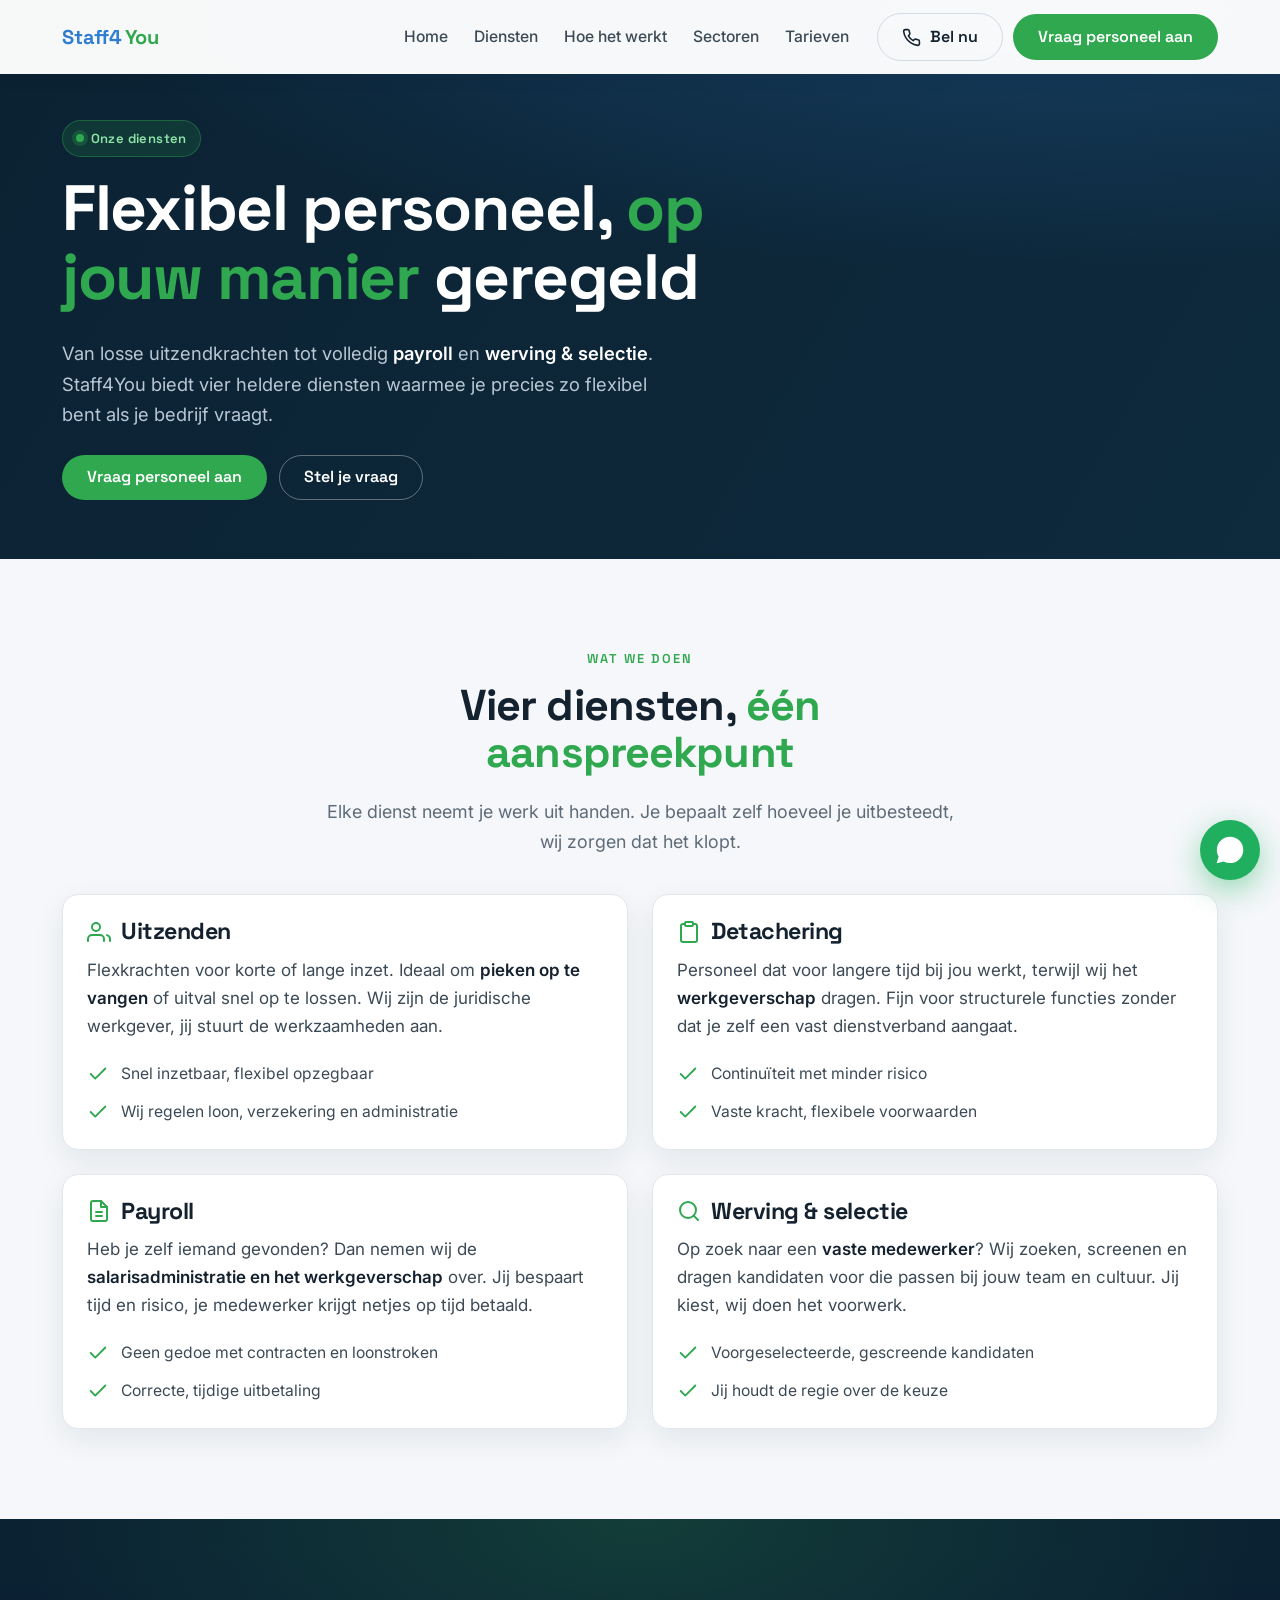
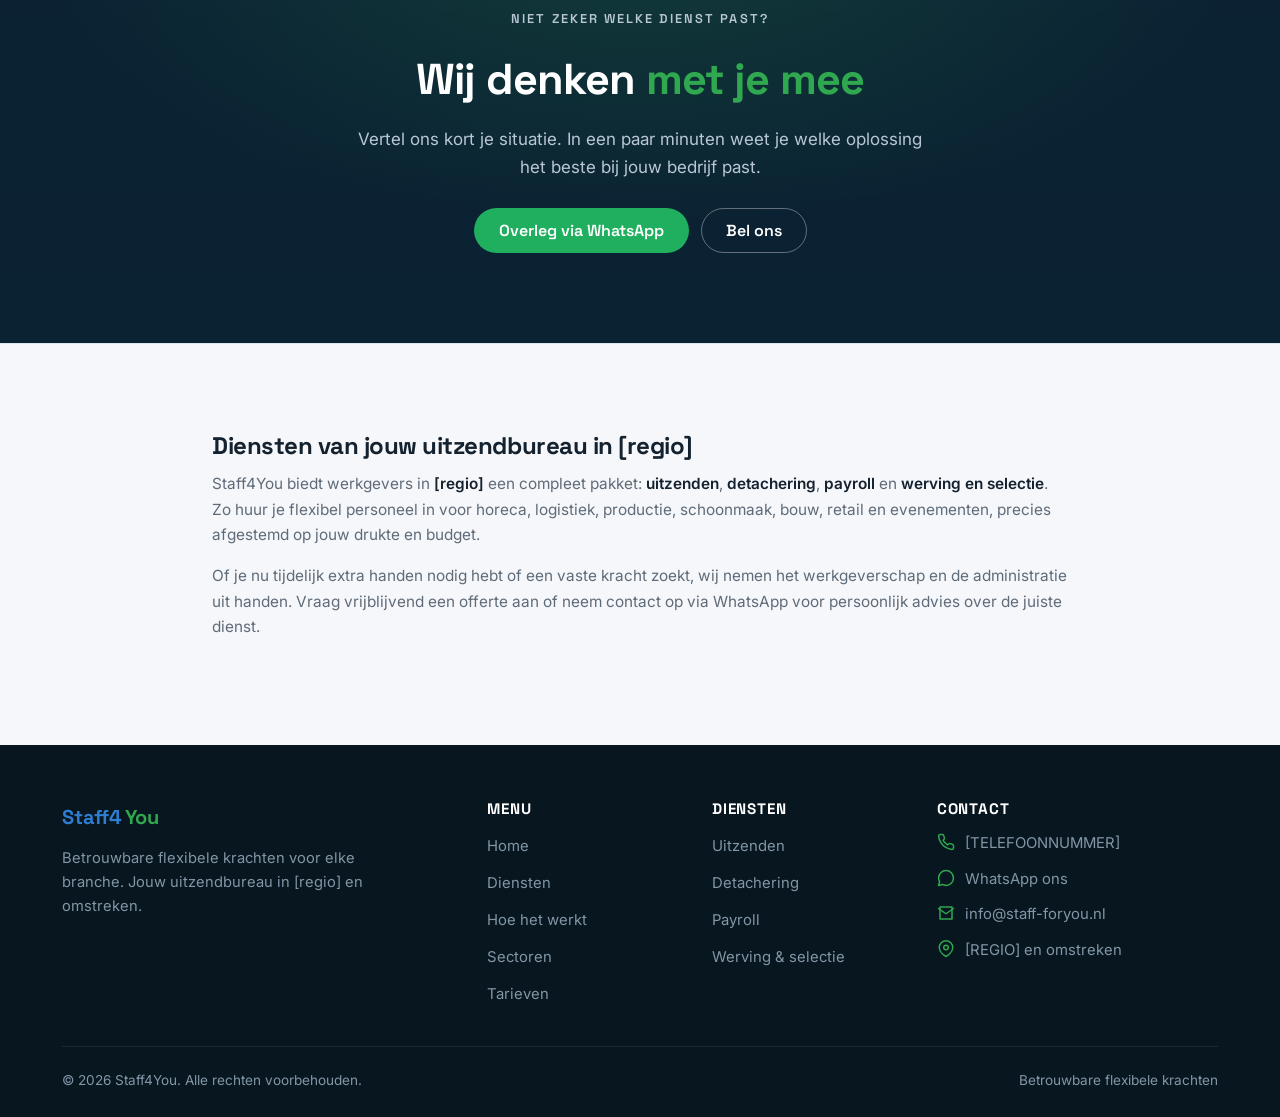
==== diensten.html @ c3984988 "Staff4You uitzendbureau: statische site (home, diensten, hoe het werkt) Palet Blauw & Groen, aanvraa" ====
<!DOCTYPE html>
<html lang="nl">
<head>
<meta charset="UTF-8">
<meta name="viewport" content="width=device-width, initial-scale=1.0">
<title>Diensten | Uitzenden, detachering, payroll en werving | Staff4You</title>
<meta name="description" content="De diensten van Staff4You: uitzenden, detachering, payroll en werving & selectie. Flexibel personeel voor horeca, logistiek, productie en meer in [regio].">
<meta name="keywords" content="uitzenden, detachering, payroll, werving en selectie, flexibel personeel [regio]">
<link rel="preconnect" href="https://fonts.googleapis.com">
<link rel="preconnect" href="https://fonts.gstatic.com" crossorigin>
<link href="https://fonts.googleapis.com/css2?family=Space+Grotesk:wght@500;600;700&family=Inter:wght@400;500;600&display=swap" rel="stylesheet">
<link rel="stylesheet" href="css/styles.css">
<link rel="icon" href="img/logo.png">
<script type="application/ld+json">
{"@context":"https://schema.org","@type":"Service","serviceType":"Uitzenden, detachering, payroll, werving en selectie","provider":{"@type":"EmploymentAgency","name":"Staff4You","email":"info@staff-foryou.nl"},"areaServed":"[regio]"}
</script>
</head>
<body>

<header class="header solid">
  <div class="wrap bar">
    <a href="index.html" class="brand" aria-label="Staff4You home">
      <img src="img/logo.png" alt="Staff4You" onerror="this.style.display='none';this.nextElementSibling.style.display='flex'">
      <span class="brand-fallback" style="display:none"><span class="b1">Staff4</span><span class="b2">You</span></span>
    </a>
    <nav class="nav">
      <a href="index.html">Home</a>
      <a href="diensten.html">Diensten</a>
      <a href="hoe-het-werkt.html">Hoe het werkt</a>
      <a href="index.html#sectoren">Sectoren</a>
      <a href="index.html#tarieven">Tarieven</a>
    </nav>
    <div class="header-cta">
      <a class="btn btn-ghost-light" data-tel href="#"><svg viewBox="0 0 24 24" fill="none" stroke="currentColor" stroke-width="2" stroke-linecap="round" stroke-linejoin="round"><path d="M22 16.92v3a2 2 0 0 1-2.18 2 19.79 19.79 0 0 1-8.63-3.07 19.5 19.5 0 0 1-6-6 19.79 19.79 0 0 1-3.07-8.67A2 2 0 0 1 4.11 2h3a2 2 0 0 1 2 1.72c.13.9.36 1.79.7 2.63a2 2 0 0 1-.45 2.11L8.09 9.91a16 16 0 0 0 6 6l1.45-1.27a2 2 0 0 1 2.11-.45c.84.34 1.73.57 2.63.7A2 2 0 0 1 22 16.92z"/></svg>Bel nu</a>
      <a class="btn btn-accent" href="index.html#aanvraag">Vraag personeel aan</a>
    </div>
    <button class="hamburger" id="menuOpen" aria-label="Menu openen"><span></span><span></span><span></span></button>
  </div>
</header>

<div class="mobile-menu" id="mobileMenu">
  <div class="mm-top">
    <span class="brand"><span class="brand-fallback"><span class="b1">Staff4</span><span class="b2">You</span></span></span>
    <button class="mm-close" id="menuClose" aria-label="Menu sluiten">&times;</button>
  </div>
  <a href="index.html">Home</a>
  <a href="diensten.html">Diensten</a>
  <a href="hoe-het-werkt.html">Hoe het werkt</a>
  <a href="index.html#sectoren">Sectoren</a>
  <a href="index.html#tarieven">Tarieven</a>
  <div class="mm-cta">
    <a class="btn btn-accent" href="index.html#aanvraag">Vraag personeel aan</a>
    <a class="btn btn-ghost-light" data-tel href="#">Bel nu</a>
  </div>
</div>

<!-- Pagina-hero -->
<section class="hero" style="padding-top:120px">
  <div class="hero-bg"></div>
  <div class="wrap">
    <div style="position:relative;z-index:2;max-width:720px;padding-bottom:30px">
      <span class="badge-pill"><span class="dot"></span>Onze diensten</span>
      <h1 style="color:#fff">Flexibel personeel, <span class="accent">op jouw manier</span> geregeld</h1>
      <p class="hero-sub">Van losse uitzendkrachten tot volledig <strong>payroll</strong> en <strong>werving &amp; selectie</strong>. Staff4You biedt vier heldere diensten waarmee je precies zo flexibel bent als je bedrijf vraagt.</p>
      <div class="hero-actions">
        <a class="btn btn-accent" href="index.html#aanvraag">Vraag personeel aan</a>
        <a class="btn btn-ghost-light" data-wa="Hoi Staff4You, ik heb een vraag over jullie diensten." href="#">Stel je vraag</a>
      </div>
    </div>
  </div>
</section>

<!-- Diensten intro + kaarten (2 naast elkaar) -->
<section class="sec">
  <div class="wrap">
    <div class="sec-head center">
      <p class="eyebrow">Wat we doen</p>
      <h2>Vier diensten, <span class="accent">één aanspreekpunt</span></h2>
      <p class="lead" style="margin:0 auto">Elke dienst neemt je werk uit handen. Je bepaalt zelf hoeveel je uitbesteedt, wij zorgen dat het klopt.</p>
    </div>
    <div class="split" style="gap:24px">
      <div class="mini-card reveal">
        <h3><svg viewBox="0 0 24 24" fill="none" stroke="currentColor" stroke-width="2" stroke-linecap="round" stroke-linejoin="round"><path d="M17 21v-2a4 4 0 0 0-4-4H5a4 4 0 0 0-4 4v2"/><circle cx="9" cy="7" r="4"/><path d="M23 21v-2a4 4 0 0 0-3-3.87"/></svg>Uitzenden</h3>
        <p>Flexkrachten voor korte of lange inzet. Ideaal om <strong>pieken op te vangen</strong> of uitval snel op te lossen. Wij zijn de juridische werkgever, jij stuurt de werkzaamheden aan.</p>
        <ul class="feature-list">
          <li><svg viewBox="0 0 24 24" fill="none" stroke="currentColor" stroke-width="2" stroke-linecap="round" stroke-linejoin="round"><path d="M20 6L9 17l-5-5"/></svg>Snel inzetbaar, flexibel opzegbaar</li>
          <li><svg viewBox="0 0 24 24" fill="none" stroke="currentColor" stroke-width="2" stroke-linecap="round" stroke-linejoin="round"><path d="M20 6L9 17l-5-5"/></svg>Wij regelen loon, verzekering en administratie</li>
        </ul>
      </div>
      <div class="mini-card reveal">
        <h3><svg viewBox="0 0 24 24" fill="none" stroke="currentColor" stroke-width="2" stroke-linecap="round" stroke-linejoin="round"><path d="M16 4h2a2 2 0 0 1 2 2v14a2 2 0 0 1-2 2H6a2 2 0 0 1-2-2V6a2 2 0 0 1 2-2h2"/><rect x="8" y="2" width="8" height="4" rx="1"/></svg>Detachering</h3>
        <p>Personeel dat voor langere tijd bij jou werkt, terwijl wij het <strong>werkgeverschap</strong> dragen. Fijn voor structurele functies zonder dat je zelf een vast dienstverband aangaat.</p>
        <ul class="feature-list">
          <li><svg viewBox="0 0 24 24" fill="none" stroke="currentColor" stroke-width="2" stroke-linecap="round" stroke-linejoin="round"><path d="M20 6L9 17l-5-5"/></svg>Continuïteit met minder risico</li>
          <li><svg viewBox="0 0 24 24" fill="none" stroke="currentColor" stroke-width="2" stroke-linecap="round" stroke-linejoin="round"><path d="M20 6L9 17l-5-5"/></svg>Vaste kracht, flexibele voorwaarden</li>
        </ul>
      </div>
    </div>
    <div class="split" style="gap:24px;margin-top:24px">
      <div class="mini-card reveal">
        <h3><svg viewBox="0 0 24 24" fill="none" stroke="currentColor" stroke-width="2" stroke-linecap="round" stroke-linejoin="round"><path d="M14 2H6a2 2 0 0 0-2 2v16a2 2 0 0 0 2 2h12a2 2 0 0 0 2-2V8z"/><path d="M14 2v6h6M9 13h6M9 17h6"/></svg>Payroll</h3>
        <p>Heb je zelf iemand gevonden? Dan nemen wij de <strong>salarisadministratie en het werkgeverschap</strong> over. Jij bespaart tijd en risico, je medewerker krijgt netjes op tijd betaald.</p>
        <ul class="feature-list">
          <li><svg viewBox="0 0 24 24" fill="none" stroke="currentColor" stroke-width="2" stroke-linecap="round" stroke-linejoin="round"><path d="M20 6L9 17l-5-5"/></svg>Geen gedoe met contracten en loonstroken</li>
          <li><svg viewBox="0 0 24 24" fill="none" stroke="currentColor" stroke-width="2" stroke-linecap="round" stroke-linejoin="round"><path d="M20 6L9 17l-5-5"/></svg>Correcte, tijdige uitbetaling</li>
        </ul>
      </div>
      <div class="mini-card reveal">
        <h3><svg viewBox="0 0 24 24" fill="none" stroke="currentColor" stroke-width="2" stroke-linecap="round" stroke-linejoin="round"><circle cx="11" cy="11" r="8"/><path d="M21 21l-4.35-4.35"/></svg>Werving &amp; selectie</h3>
        <p>Op zoek naar een <strong>vaste medewerker</strong>? Wij zoeken, screenen en dragen kandidaten voor die passen bij jouw team en cultuur. Jij kiest, wij doen het voorwerk.</p>
        <ul class="feature-list">
          <li><svg viewBox="0 0 24 24" fill="none" stroke="currentColor" stroke-width="2" stroke-linecap="round" stroke-linejoin="round"><path d="M20 6L9 17l-5-5"/></svg>Voorgeselecteerde, gescreende kandidaten</li>
          <li><svg viewBox="0 0 24 24" fill="none" stroke="currentColor" stroke-width="2" stroke-linecap="round" stroke-linejoin="round"><path d="M20 6L9 17l-5-5"/></svg>Jij houdt de regie over de keuze</li>
        </ul>
      </div>
    </div>
  </div>
</section>

<!-- Foto-sectie met overlay -->
<section class="sec cta-band" style="background-image:linear-gradient(rgba(11,34,51,.86),rgba(11,34,51,.92)),url('img/diensten-overlay.jpg');background-size:cover;background-position:center">
  <div class="wrap">
    <p class="eyebrow" style="text-align:center">Niet zeker welke dienst past?</p>
    <h2>Wij denken <span class="accent">met je mee</span></h2>
    <p>Vertel ons kort je situatie. In een paar minuten weet je welke oplossing het beste bij jouw bedrijf past.</p>
    <div class="cta-actions">
      <a class="btn btn-wa" data-wa="Hoi Staff4You, kunnen jullie meedenken over de juiste dienst?" href="#">Overleg via WhatsApp</a>
      <a class="btn btn-ghost-light" data-tel href="#">Bel ons</a>
    </div>
  </div>
</section>

<!-- SEO tekstblok -->
<section class="sec seo-block">
  <div class="wrap">
    <h2>Diensten van jouw uitzendbureau in [regio]</h2>
    <p>Staff4You biedt werkgevers in <strong>[regio]</strong> een compleet pakket: <strong>uitzenden</strong>, <strong>detachering</strong>, <strong>payroll</strong> en <strong>werving en selectie</strong>. Zo huur je flexibel personeel in voor horeca, logistiek, productie, schoonmaak, bouw, retail en evenementen, precies afgestemd op jouw drukte en budget.</p>
    <p>Of je nu tijdelijk extra handen nodig hebt of een vaste kracht zoekt, wij nemen het werkgeverschap en de administratie uit handen. Vraag vrijblijvend een offerte aan of neem contact op via WhatsApp voor persoonlijk advies over de juiste dienst.</p>
  </div>
</section>

<footer class="footer">
  <div class="wrap">
    <div class="footer-grid">
      <div class="footer-brand">
        <span class="brand"><span class="brand-fallback"><span class="b1">Staff4</span><span class="b2">You</span></span></span>
        <p>Betrouwbare flexibele krachten voor elke branche. Jouw uitzendbureau in [regio] en omstreken.</p>
      </div>
      <div>
        <h4>Menu</h4>
        <ul>
          <li><a href="index.html">Home</a></li>
          <li><a href="diensten.html">Diensten</a></li>
          <li><a href="hoe-het-werkt.html">Hoe het werkt</a></li>
          <li><a href="index.html#sectoren">Sectoren</a></li>
          <li><a href="index.html#tarieven">Tarieven</a></li>
        </ul>
      </div>
      <div>
        <h4>Diensten</h4>
        <ul>
          <li><a href="diensten.html">Uitzenden</a></li>
          <li><a href="diensten.html">Detachering</a></li>
          <li><a href="diensten.html">Payroll</a></li>
          <li><a href="diensten.html">Werving &amp; selectie</a></li>
        </ul>
      </div>
      <div>
        <h4>Contact</h4>
        <div class="contact-line"><svg viewBox="0 0 24 24" fill="none" stroke="currentColor" stroke-width="2" stroke-linecap="round" stroke-linejoin="round"><path d="M22 16.92v3a2 2 0 0 1-2.18 2 19.79 19.79 0 0 1-8.63-3.07 19.5 19.5 0 0 1-6-6 19.79 19.79 0 0 1-3.07-8.67A2 2 0 0 1 4.11 2h3a2 2 0 0 1 2 1.72c.13.9.36 1.79.7 2.63a2 2 0 0 1-.45 2.11L8.09 9.91a16 16 0 0 0 6 6l1.45-1.27a2 2 0 0 1 2.11-.45c.84.34 1.73.57 2.63.7A2 2 0 0 1 22 16.92z"/></svg><a data-tel href="#">[TELEFOONNUMMER]</a></div>
        <div class="contact-line"><svg viewBox="0 0 24 24" fill="none" stroke="currentColor" stroke-width="2" stroke-linecap="round" stroke-linejoin="round"><path d="M12.04 2C6.58 2 2.13 6.45 2.13 11.91c0 1.75.46 3.45 1.32 4.95L2 22l5.25-1.38a9.9 9.9 0 0 0 4.79 1.22c5.46 0 9.91-4.45 9.91-9.91 0-2.65-1.03-5.14-2.9-7.01A9.82 9.82 0 0 0 12.04 2z"/></svg><a data-wa="Hoi Staff4You, ik heb een vraag." href="#">WhatsApp ons</a></div>
        <div class="contact-line"><svg viewBox="0 0 24 24" fill="none" stroke="currentColor" stroke-width="2" stroke-linecap="round" stroke-linejoin="round"><path d="M4 4h16v16H4z"/><path d="M22 6l-10 7L2 6"/></svg><a data-mail href="#">info@staff-foryou.nl</a></div>
        <div class="contact-line"><svg viewBox="0 0 24 24" fill="none" stroke="currentColor" stroke-width="2" stroke-linecap="round" stroke-linejoin="round"><path d="M21 10c0 7-9 12-9 12s-9-5-9-12a9 9 0 0 1 18 0z"/><circle cx="12" cy="10" r="3"/></svg><span>[REGIO] en omstreken</span></div>
      </div>
    </div>
    <div class="footer-bottom">
      <span>&copy; <span id="year">2026</span> Staff4You. Alle rechten voorbehouden.</span>
      <span>Betrouwbare flexibele krachten</span>
    </div>
  </div>
</footer>

<a class="wa-float" data-wa="Hoi Staff4You, ik heb een vraag." href="#" aria-label="WhatsApp Staff4You">
  <svg viewBox="0 0 24 24" fill="currentColor"><path d="M12.04 2C6.58 2 2.13 6.45 2.13 11.91c0 1.75.46 3.45 1.32 4.95L2 22l5.25-1.38a9.9 9.9 0 0 0 4.79 1.22h.01c5.46 0 9.91-4.45 9.91-9.91 0-2.65-1.03-5.14-2.9-7.01A9.82 9.82 0 0 0 12.04 2zm4.52 11.98c-.25-.12-1.47-.72-1.69-.81-.23-.08-.39-.12-.56.12-.16.25-.64.81-.79.97-.14.17-.29.19-.54.06-.25-.12-1.05-.39-2-1.23-.74-.66-1.24-1.47-1.38-1.72-.14-.25-.02-.38.11-.51.11-.11.25-.29.37-.43.13-.14.17-.25.25-.41.08-.17.04-.31-.02-.43-.06-.12-.56-1.35-.77-1.85-.2-.48-.41-.42-.56-.43-.14-.01-.31-.01-.48-.01-.17 0-.43.06-.66.31-.23.25-.86.85-.86 2.07 0 1.22.89 2.4 1.01 2.56.12.17 1.75 2.67 4.23 3.74.59.26 1.05.41 1.41.52.59.19 1.13.16 1.56.1.48-.07 1.47-.6 1.68-1.18.21-.58.21-1.07.14-1.18-.06-.11-.22-.17-.47-.29z"/></svg>
</a>

<script src="js/main.js"></script>
</body>
</html>
---- css/styles.css ----
/* ==========================================================================
   Staff4You - uitzendbureau
   Design system: palet 1 (Logo Blauw & Groen)
   ========================================================================== */

:root{
  --dark:#0B2233;
  --dark-2:#0E2A3D;
  --dark-3:#12344b;
  --accent:#2FA84F;      /* logo groen */
  --accent-d:#25863f;
  --accent-2:#2E7DD1;    /* logo blauw */
  --wa:#1FAF5E;          /* WhatsApp groen */
  --wa-d:#178f4c;
  --cream:#F5F7FA;
  --white:#ffffff;
  --ink:#14212E;         /* koppen op licht */
  --body:#3c4a56;        /* body op licht */
  --muted:#5F6B78;
  --line:#E1E7EE;
  --line-2:#d3dbe4;

  --champ:#D6C08A;       /* subtiel accent op donker, spaarzaam */

  --radius:16px;
  --pill:999px;
  --maxw:1200px;

  --f-head:'Space Grotesk',system-ui,sans-serif;
  --f-body:'Inter',system-ui,sans-serif;

  --shadow:0 10px 30px rgba(11,34,51,.08);
  --shadow-lg:0 24px 60px rgba(11,34,51,.16);
}

*{box-sizing:border-box}
html{scroll-behavior:smooth}
body{
  margin:0;
  font-family:var(--f-body);
  color:var(--body);
  background:var(--cream);
  font-size:17px;
  line-height:1.65;
  -webkit-font-smoothing:antialiased;
}
img{max-width:100%;display:block}
a{color:inherit;text-decoration:none}
h1,h2,h3,h4{font-family:var(--f-head);color:var(--ink);font-weight:700;letter-spacing:-.02em;line-height:1.08;margin:0 0 .5em}
h1{font-size:clamp(2.1rem,6vw,4rem)}
h2{font-size:clamp(1.7rem,4.2vw,2.7rem)}
h3{font-size:clamp(1.15rem,2.4vw,1.45rem)}
p{margin:0 0 1rem}
strong{color:var(--ink);font-weight:600}
.hero strong,.sec-dark strong,.cta-band strong,.compare-card.us strong{color:#fff}
.accent{color:var(--accent)}
.accent-2{color:var(--accent-2)}
.wrap{max-width:var(--maxw);margin:0 auto;padding:0 22px}
.sr-only{position:absolute;width:1px;height:1px;padding:0;margin:-1px;overflow:hidden;clip:rect(0,0,0,0);border:0}

section{position:relative}
.sec{padding:clamp(3.5rem,7vw,6rem) 0}
.sec-dark{background:var(--dark);color:#cdd8e2}
.sec-dark h2,.sec-dark h3{color:#fff}
.eyebrow{font-family:var(--f-head);font-weight:600;font-size:.8rem;letter-spacing:.16em;text-transform:uppercase;color:var(--accent);margin:0 0 .8rem}
.sec-dark .eyebrow{color:var(--accent)}
.lead{font-size:1.12rem;color:var(--muted);max-width:60ch}
.sec-dark .lead{color:#a9bacb}

/* ---- Buttons ---------------------------------------------------------- */
.btn{display:inline-flex;align-items:center;gap:.55em;font-family:var(--f-head);font-weight:600;font-size:1rem;padding:.85em 1.5em;border-radius:var(--pill);border:1.5px solid transparent;cursor:pointer;transition:.18s ease;white-space:nowrap;line-height:1}
.btn svg{width:19px;height:19px;flex:none}
.btn-accent{background:var(--accent);color:#fff}
.btn-accent:hover{background:var(--accent-d);transform:translateY(-2px)}
.btn-wa{background:var(--wa);color:#fff}
.btn-wa:hover{background:var(--wa-d);transform:translateY(-2px)}
.btn-dark{background:var(--dark);color:#fff}
.btn-dark:hover{background:var(--dark-2);transform:translateY(-2px)}
.btn-ghost{background:transparent;color:var(--ink);border-color:var(--line-2)}
.btn-ghost:hover{border-color:var(--ink);transform:translateY(-2px)}
.btn-ghost-light{background:transparent;color:#fff;border-color:rgba(255,255,255,.35)}
.btn-ghost-light:hover{border-color:#fff;background:rgba(255,255,255,.08)}

/* ---- Header ----------------------------------------------------------- */
.header{position:fixed;top:0;left:0;right:0;z-index:100;transition:.25s ease}
.header .bar{display:flex;align-items:center;gap:20px;height:74px}
.brand{display:flex;align-items:center;gap:10px;font-family:var(--f-head);font-weight:700;font-size:1.25rem;color:#fff}
.brand img{height:42px;width:auto}
.brand .brand-fallback{display:flex;align-items:baseline;gap:.15em}
.brand .b1{color:#2E7DD1}.brand .b2{color:#2FA84F}
.header.scrolled .brand,.header.solid .brand{color:var(--ink)}
.nav{display:none;margin-left:auto;gap:26px}
.nav a{font-weight:500;font-size:.98rem;color:rgba(255,255,255,.9);transition:.15s;position:relative}
.nav a:hover{color:#fff}
.header.scrolled .nav a,.header.solid .nav a{color:var(--body)}
.header.scrolled .nav a:hover,.header.solid .nav a:hover{color:var(--accent)}
.header-cta{display:none;gap:10px;align-items:center;margin-left:8px}
.header.scrolled,.header.solid{background:rgba(255,255,255,.97);backdrop-filter:blur(8px);box-shadow:0 2px 20px rgba(11,34,51,.07)}
.header.scrolled .btn-ghost-light,.header.solid .btn-ghost-light{color:var(--ink);border-color:var(--line-2)}
.header.scrolled .btn-ghost-light:hover,.header.solid .btn-ghost-light:hover{border-color:var(--ink);background:transparent}
.icon-btn{display:inline-flex;align-items:center;justify-content:center;width:44px;height:44px;border-radius:50%;border:1.5px solid rgba(255,255,255,.35);color:#fff;background:transparent}
.header.scrolled .icon-btn,.header.solid .icon-btn{border-color:var(--line-2);color:var(--ink)}
.hamburger{margin-left:auto;width:46px;height:46px;border:none;background:transparent;display:flex;flex-direction:column;justify-content:center;gap:5px;cursor:pointer;padding:0 10px}
.hamburger span{height:2.5px;background:#fff;border-radius:2px;transition:.25s}
.header.scrolled .hamburger span,.header.solid .hamburger span{background:var(--ink)}
.mobile-menu{position:fixed;inset:0;background:var(--dark);z-index:200;transform:translateX(100%);transition:.3s ease;display:flex;flex-direction:column;padding:28px 26px}
.mobile-menu.open{transform:translateX(0)}
.mobile-menu .mm-top{display:flex;align-items:center;justify-content:space-between;margin-bottom:38px}
.mobile-menu a{color:#fff;font-family:var(--f-head);font-weight:600;font-size:1.5rem;padding:14px 0;border-bottom:1px solid rgba(255,255,255,.08)}
.mobile-menu .mm-cta{margin-top:auto;display:flex;flex-direction:column;gap:12px}
.mm-close{width:46px;height:46px;border:none;background:transparent;color:#fff;font-size:2rem;cursor:pointer}

/* ---- Hero ------------------------------------------------------------- */
.hero{position:relative;padding-top:130px;color:#fff;overflow:hidden;background:var(--dark)}
.hero-bg{position:absolute;inset:0;background:linear-gradient(120deg,var(--dark) 0%,var(--dark-2) 100%);z-index:0}
.hero-bg::before{content:"";position:absolute;inset:0;background-image:url('../img/hero-team.jpg');background-size:cover;background-position:center;opacity:.28;mix-blend-mode:luminosity}
.hero-bg::after{content:"";position:absolute;inset:0;background:radial-gradient(120% 80% at 80% 0%,rgba(46,125,209,.25),transparent 60%)}
.hero .wrap{position:relative;z-index:2}
.hero-grid{display:grid;gap:38px;align-items:center;padding-bottom:40px}
.badge-pill{display:inline-flex;align-items:center;gap:.5em;background:rgba(47,168,79,.16);border:1px solid rgba(47,168,79,.4);color:#8fe6a9;font-size:.82rem;font-weight:600;font-family:var(--f-head);letter-spacing:.03em;padding:.5em 1em;border-radius:var(--pill);margin-bottom:1.1rem}
.badge-pill .dot{width:8px;height:8px;border-radius:50%;background:var(--accent);box-shadow:0 0 0 4px rgba(47,168,79,.25)}
.hero h1{color:#fff;margin-bottom:.4em}
.hero-sub{font-size:1.15rem;color:#b9c7d5;max-width:52ch;margin-bottom:1.6rem}
.hero-actions{display:flex;flex-wrap:wrap;gap:12px;margin-bottom:1.8rem}
.trust-chips{display:grid;grid-template-columns:1fr 1fr;gap:12px;max-width:520px}
.chip{display:flex;align-items:center;gap:10px;font-size:.92rem;color:#cdd8e2}
.chip svg{width:20px;height:20px;color:var(--accent);flex:none}

/* ---- Aanvraag-widget -------------------------------------------------- */
.widget{background:#fff;color:var(--ink);border-radius:var(--radius);box-shadow:var(--shadow-lg);padding:26px 24px 24px;position:relative}
.widget-head{display:flex;align-items:center;justify-content:space-between;margin-bottom:6px}
.widget-head h3{font-size:1.2rem;margin:0}
.widget-steps{display:flex;align-items:center;gap:8px;margin:14px 0 20px}
.wstep{display:flex;align-items:center;gap:8px;font-family:var(--f-head);font-weight:600;font-size:.86rem;color:var(--muted)}
.wstep .num{width:26px;height:26px;border-radius:50%;display:flex;align-items:center;justify-content:center;background:var(--line);color:var(--muted);font-size:.85rem;transition:.25s}
.wstep.active .num{background:var(--accent);color:#fff}
.wstep.done .num{background:var(--accent);color:#fff}
.wstep.active{color:var(--ink)}
.wline{flex:1;height:3px;border-radius:2px;background:var(--line);position:relative;overflow:hidden}
.wline::after{content:"";position:absolute;inset:0;width:0;background:var(--accent);transition:width .4s ease}
.wline.filled::after{width:100%}
.wfield{margin-bottom:13px}
.wfield label{display:block;font-size:.82rem;font-weight:600;color:var(--ink);margin-bottom:5px}
.wfield input,.wfield select,.wfield textarea{width:100%;font-family:var(--f-body);font-size:.98rem;padding:.7em .85em;border:1.5px solid var(--line-2);border-radius:11px;background:#fbfcfd;color:var(--ink);transition:.15s}
.wfield input:focus,.wfield select:focus,.wfield textarea:focus{outline:none;border-color:var(--accent);background:#fff;box-shadow:0 0 0 3px rgba(47,168,79,.14)}
.wfield textarea{resize:vertical;min-height:64px}
.wrow{display:grid;grid-template-columns:1fr 1fr;gap:12px}
.wfield.err input,.wfield.err select{border-color:#e2574a;background:#fef4f3}
.werr{display:none;color:#c23b30;font-size:.78rem;margin-top:4px}
.wfield.err .werr{display:block}
.opt-grid{display:grid;grid-template-columns:1fr 1fr;gap:10px}
.opt{display:flex;align-items:center;gap:9px;border:1.5px solid var(--line-2);border-radius:11px;padding:.65em .8em;cursor:pointer;font-size:.9rem;font-weight:500;transition:.15s;background:#fbfcfd}
.opt svg{width:18px;height:18px;color:var(--muted);flex:none}
.opt input{position:absolute;opacity:0;pointer-events:none}
.opt.sel{border-color:var(--accent);background:rgba(47,168,79,.08);color:var(--accent-d)}
.opt.sel svg{color:var(--accent)}
.wpanel{display:none}
.wpanel.active{display:block;animation:fadeUp .3s ease}
.wnav{display:flex;gap:10px;margin-top:16px}
.wnav .btn{flex:1;justify-content:center}
.widget-note{font-size:.78rem;color:var(--muted);text-align:center;margin:12px 0 0;display:flex;align-items:center;justify-content:center;gap:6px}
.widget-note svg{width:15px;height:15px;color:var(--accent)}

/* ---- Feiten-balk ------------------------------------------------------ */
.facts{background:var(--dark-2);border-top:1px solid rgba(255,255,255,.07)}
.facts .wrap{display:grid;grid-template-columns:1fr 1fr;gap:26px 20px;padding-top:34px;padding-bottom:34px}
.fact .fnum{font-family:var(--f-head);font-weight:700;font-size:2.1rem;color:var(--champ);line-height:1;margin-bottom:.35em}
.fact p{color:#a9bacb;font-size:.92rem;margin:0;line-height:1.4}

/* ---- Marquee ---------------------------------------------------------- */
.marquee{background:#07161f;overflow:hidden;padding:16px 0;border-top:1px solid rgba(255,255,255,.05);border-bottom:1px solid rgba(255,255,255,.05)}
.marquee-track{display:flex;width:max-content;animation:scrollx 34s linear infinite}
.marquee:hover .marquee-track{animation-play-state:paused}
.marquee-track span{font-family:var(--f-head);font-weight:600;font-size:.92rem;letter-spacing:.13em;text-transform:uppercase;color:#8296a6;padding:0 24px;white-space:nowrap}
.marquee-track span b{color:var(--accent);font-weight:600}
.marquee-track .sep{color:#3a5061;padding:0}
@keyframes scrollx{to{transform:translateX(-50%)}}

/* ---- Swipe tracks (kaarten) ------------------------------------------ */
.track-head{display:flex;align-items:flex-end;justify-content:space-between;gap:20px;margin-bottom:26px}
.track-arrows{display:none;gap:10px}
.track-arrows button{width:46px;height:46px;border-radius:50%;border:1.5px solid var(--line-2);background:#fff;color:var(--ink);cursor:pointer;display:flex;align-items:center;justify-content:center;transition:.15s}
.track-arrows button:hover{border-color:var(--accent);color:var(--accent)}
.track-arrows button svg{width:20px;height:20px}
.track{display:flex;gap:16px;overflow-x:auto;scroll-snap-type:x mandatory;padding:6px 22px 18px;margin:0 -22px;-webkit-overflow-scrolling:touch;scrollbar-width:none}
.track::-webkit-scrollbar{display:none}
.track>*{scroll-snap-align:start;flex:0 0 clamp(160px,45vw,300px)}
.swipe-hint{display:flex;align-items:center;gap:7px;font-size:.85rem;color:var(--muted);font-weight:500;margin-top:4px}
.swipe-hint svg{width:17px;height:17px;color:var(--accent)}

/* sector-kaart */
.sector-card{background:#fff;border:1px solid var(--line);border-radius:var(--radius);padding:22px 20px;height:100%;transition:.2s ease;box-shadow:var(--shadow)}
.sector-card:hover{transform:translateY(-5px);box-shadow:var(--shadow-lg);border-color:transparent}
.sector-ico{width:52px;height:52px;border-radius:13px;background:rgba(47,168,79,.1);color:var(--accent);display:flex;align-items:center;justify-content:center;margin-bottom:15px}
.sector-ico svg{width:26px;height:26px}
.sector-card h3{margin-bottom:.35em}
.sector-card p{font-size:.93rem;color:var(--muted);margin:0}

/* ---- Foto / placeholders --------------------------------------------- */
.photo{position:relative;border-radius:var(--radius);overflow:hidden;background:linear-gradient(135deg,var(--dark) 0%,var(--dark-2) 100%);min-height:260px}
.photo::after{content:attr(data-label);position:absolute;inset:0;display:flex;align-items:center;justify-content:center;text-align:center;padding:20px;color:rgba(255,255,255,.5);font-family:var(--f-head);font-weight:600;font-size:.9rem;letter-spacing:.04em;z-index:1}
.photo::before{content:"";position:absolute;inset:0;background:repeating-linear-gradient(45deg,rgba(255,255,255,.03) 0 12px,transparent 12px 24px);z-index:1}
.photo img{position:absolute;inset:0;width:100%;height:100%;object-fit:cover;z-index:2}

/* ---- Split / om-en-om rijen ------------------------------------------ */
.split{display:grid;gap:38px;align-items:center}
.split .photo{min-height:340px}
.feature-list{list-style:none;padding:0;margin:1.3rem 0 0;display:grid;gap:12px}
.feature-list li{display:flex;gap:12px;align-items:flex-start;font-size:.98rem}
.feature-list svg{width:22px;height:22px;color:var(--accent);flex:none;margin-top:2px}
.mini-card{background:#fff;border:1px solid var(--line);border-radius:var(--radius);padding:24px;box-shadow:var(--shadow)}
.mini-card h3{display:flex;align-items:center;gap:10px}
.mini-card h3 svg{width:24px;height:24px;color:var(--accent)}

/* ---- Hoe het werkt (stappen + lijn) ---------------------------------- */
.steps{position:relative;display:grid;gap:20px}
.step{background:#fff;border:1px solid var(--line);border-radius:var(--radius);padding:26px 22px;position:relative;box-shadow:var(--shadow);opacity:.55;transition:.5s ease}
.step.lit{opacity:1}
.step-n{font-family:var(--f-head);font-weight:700;font-size:1rem;width:44px;height:44px;border-radius:50%;background:var(--dark);color:#fff;display:flex;align-items:center;justify-content:center;margin-bottom:15px;transition:.4s}
.step.lit .step-n{background:var(--accent);box-shadow:0 0 0 6px rgba(47,168,79,.18)}
.step h3{margin-bottom:.35em}
.step p{font-size:.95rem;color:var(--muted);margin:0}
.steps-line{position:absolute;background:var(--line);z-index:0}
.steps-line::after{content:"";position:absolute;inset:0;background:var(--accent);box-shadow:0 0 14px rgba(47,168,79,.6);transition:.7s ease}

/* ---- Vergelijking ----------------------------------------------------- */
.compare-card{background:#fff;border:1px solid var(--line);border-radius:var(--radius);padding:26px 22px;height:100%;box-shadow:var(--shadow)}
.compare-card.us{background:var(--dark);color:#cdd8e2;border-color:transparent}
.compare-card.us h3{color:#fff}
.compare-card .tag{display:inline-block;font-family:var(--f-head);font-weight:600;font-size:.75rem;letter-spacing:.1em;text-transform:uppercase;padding:.4em .9em;border-radius:var(--pill);margin-bottom:14px}
.compare-card.us .tag{background:var(--accent);color:#fff}
.compare-card.them .tag{background:var(--line);color:var(--muted)}
.compare-list{list-style:none;padding:0;margin:0;display:grid;gap:13px}
.compare-list li{display:flex;gap:11px;align-items:flex-start;font-size:.95rem}
.compare-list svg{width:21px;height:21px;flex:none;margin-top:2px}
.compare-card.us .ok{color:var(--accent)}
.compare-card.them .no{color:#c8564a}

/* ---- Tarieven --------------------------------------------------------- */
.tabs{display:flex;gap:8px;flex-wrap:wrap;justify-content:center;margin-bottom:30px}
.tab{font-family:var(--f-head);font-weight:600;font-size:.95rem;padding:.7em 1.3em;border-radius:var(--pill);border:1.5px solid var(--line-2);background:#fff;color:var(--muted);cursor:pointer;transition:.15s}
.tab.active{background:var(--dark);color:#fff;border-color:var(--dark)}
.tab:hover:not(.active){border-color:var(--accent);color:var(--accent)}
.price-panel{display:none}
.price-panel.active{display:block;animation:fadeUp .35s ease}
.price-table{width:100%;border-collapse:collapse;background:#fff;border-radius:var(--radius);overflow:hidden;box-shadow:var(--shadow)}
.price-table th,.price-table td{padding:16px 18px;text-align:left;border-bottom:1px solid var(--line)}
.price-table th{background:var(--cream);font-family:var(--f-head);font-size:.85rem;letter-spacing:.03em;color:var(--ink)}
.price-table td:last-child{font-family:var(--f-head);font-weight:600;color:var(--ink);white-space:nowrap}
.price-table tr:last-child td{border-bottom:none}
.price-note{font-size:.85rem;color:var(--muted);margin-top:14px;text-align:center}

/* ---- Reviews (eerlijk) ------------------------------------------------ */
.review-badge{background:#fff;border:1px dashed var(--line-2);border-radius:var(--radius);padding:34px 26px;text-align:center;max-width:560px;margin:0 auto;box-shadow:var(--shadow)}
.review-badge .stars{color:var(--champ);letter-spacing:4px;font-size:1.4rem;margin-bottom:10px}
.review-badge h3{margin-bottom:.4em}
.review-badge p{color:var(--muted);margin:0 0 1.1rem}

/* ---- FAQ -------------------------------------------------------------- */
.faq{max-width:820px;margin:0 auto}
.faq-item{background:#fff;border:1px solid var(--line);border-radius:14px;margin-bottom:12px;overflow:hidden;transition:.2s}
.faq-item.open{border-color:var(--accent);box-shadow:var(--shadow)}
.faq-q{width:100%;text-align:left;background:none;border:none;padding:20px 22px;font-family:var(--f-head);font-weight:600;font-size:1.05rem;color:var(--ink);cursor:pointer;display:flex;justify-content:space-between;align-items:center;gap:16px}
.faq-q svg{width:22px;height:22px;color:var(--accent);flex:none;transition:.25s}
.faq-item.open .faq-q svg{transform:rotate(45deg)}
.faq-a{max-height:0;overflow:hidden;transition:max-height .3s ease}
.faq-a-inner{padding:0 22px 20px;color:var(--muted);font-size:.97rem}

/* ---- CTA-band --------------------------------------------------------- */
.cta-band{position:relative;overflow:hidden;background:var(--dark);color:#fff;text-align:center}
.cta-band::before{content:"";position:absolute;inset:0;background:radial-gradient(80% 120% at 50% 0%,rgba(47,168,79,.2),transparent 60%)}
.cta-band .wrap{position:relative;z-index:2}
.cta-band h2{color:#fff}
.cta-band p{color:#b9c7d5;max-width:52ch;margin:0 auto 1.7rem}
.cta-actions{display:flex;gap:12px;justify-content:center;flex-wrap:wrap}

/* ---- SEO tekstblok ---------------------------------------------------- */
.seo-block{background:var(--cream);border-top:1px solid var(--line)}
.seo-block .wrap{max-width:900px}
.seo-block h2{font-size:1.5rem}
.seo-block p{font-size:.96rem;color:var(--muted)}

/* ---- Footer ----------------------------------------------------------- */
.footer{background:#07161f;color:#8296a6;padding:56px 0 26px}
.footer-grid{display:grid;grid-template-columns:1fr 1fr;gap:34px 24px;margin-bottom:38px}
.footer-brand{grid-column:1/-1}
.footer-brand .brand{color:#fff;margin-bottom:12px}
.footer-brand p{font-size:.92rem;max-width:34ch}
.footer h4{color:#fff;font-size:.95rem;font-family:var(--f-head);letter-spacing:.05em;text-transform:uppercase;margin-bottom:14px}
.footer ul{list-style:none;padding:0;margin:0;display:grid;gap:9px}
.footer a{font-size:.93rem;transition:.15s}
.footer a:hover{color:var(--accent)}
.footer .contact-line{display:flex;gap:10px;align-items:flex-start;font-size:.93rem;margin-bottom:11px}
.footer .contact-line svg{width:18px;height:18px;color:var(--accent);flex:none;margin-top:2px}
.footer-bottom{border-top:1px solid rgba(255,255,255,.08);padding-top:22px;display:flex;flex-wrap:wrap;gap:10px;justify-content:space-between;font-size:.85rem}

/* ---- Floating WhatsApp ------------------------------------------------ */
.wa-float{position:fixed;right:20px;bottom:20px;z-index:90;width:60px;height:60px;border-radius:50%;background:var(--wa);color:#fff;display:flex;align-items:center;justify-content:center;box-shadow:0 10px 30px rgba(31,175,94,.45);transition:.2s;animation:wapop .4s ease .8s both}
.wa-float:hover{transform:scale(1.08)}
.wa-float svg{width:32px;height:32px}
@keyframes wapop{from{transform:scale(0);opacity:0}to{transform:scale(1);opacity:1}}

/* ---- Reveal animatie -------------------------------------------------- */
.reveal{opacity:0;transform:translateY(26px);transition:.7s cubic-bezier(.2,.7,.2,1)}
.reveal.in{opacity:1;transform:none}
@keyframes fadeUp{from{opacity:0;transform:translateY(12px)}to{opacity:1;transform:none}}

/* ---- Section header helper ------------------------------------------- */
.sec-head{max-width:640px;margin-bottom:38px}
.sec-head.center{margin-left:auto;margin-right:auto;text-align:center}

/* ==========================================================================
   Desktop
   ========================================================================== */
@media(min-width:720px){
  .footer-grid{grid-template-columns:2fr 1fr 1fr 1.4fr}
  .footer-brand{grid-column:auto}
  .trust-chips{max-width:none}
}
@media(min-width:900px){
  .nav{display:flex}
  .header-cta{display:flex}
  .hamburger{display:none}
  .hero-grid{grid-template-columns:1.05fr .95fr;padding-bottom:56px}
  .hero{padding-top:150px}
  .facts .wrap{grid-template-columns:repeat(4,1fr)}
  .fact .fnum{font-size:2.4rem}
  .track-arrows{display:flex}
  .track>*{flex:0 0 300px}
  .split{grid-template-columns:1fr 1fr}
  .split.rev .photo{order:2}
  .steps{grid-template-columns:repeat(3,1fr);gap:24px}
  .steps-line{top:22px;left:16%;right:16%;height:3px}
  .steps-line::after{width:0;height:100%}
  .steps-line.fill::after{width:100%}
  .swipe-hint{display:none}
}
@media(max-width:899px){
  /* mobiel: stappen netjes onder elkaar (geen 1-per-swipe) */
  .steps{grid-template-columns:1fr;gap:16px}
  .steps-line{display:none}
  /* mobiel: vergelijking netjes onder elkaar */
  .compare-grid .track{flex-direction:column;overflow:visible;margin:0;padding:6px 0}
  .compare-grid .track>*{flex:1 1 auto;width:100%}
}
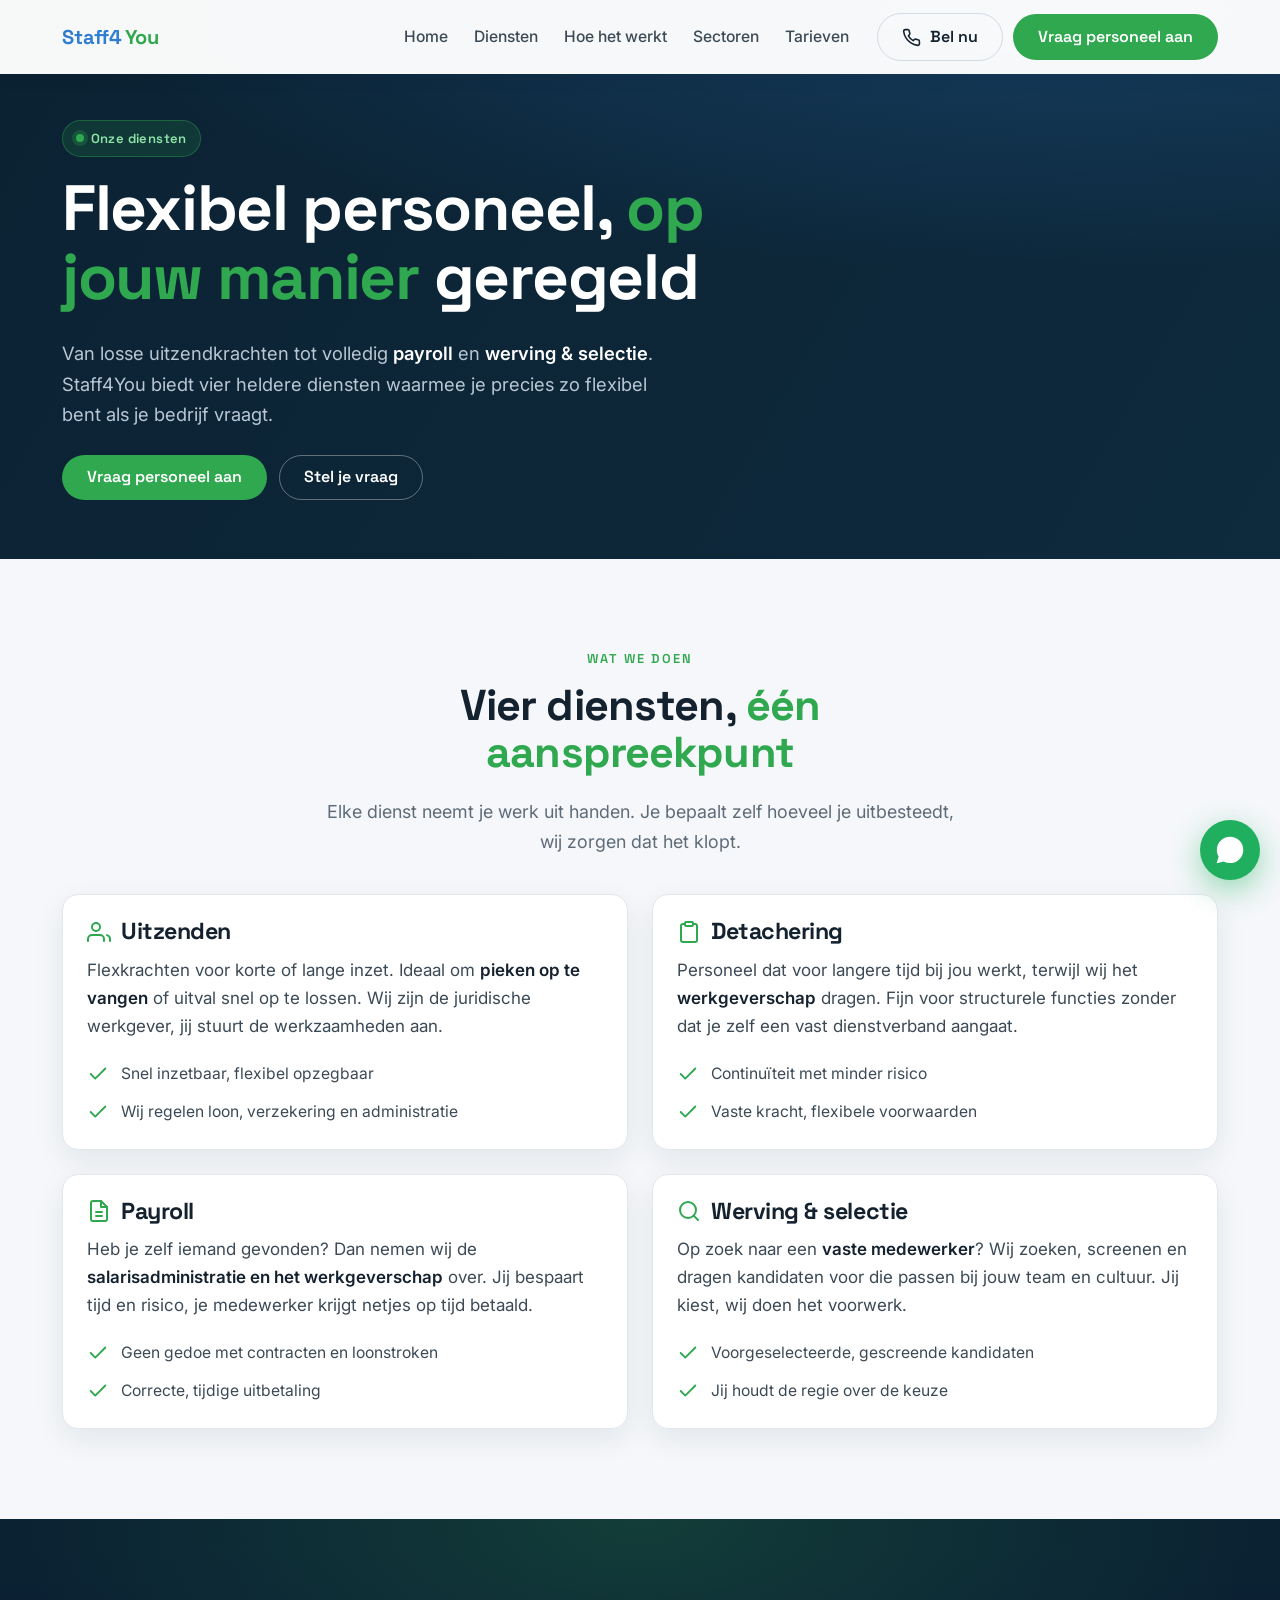
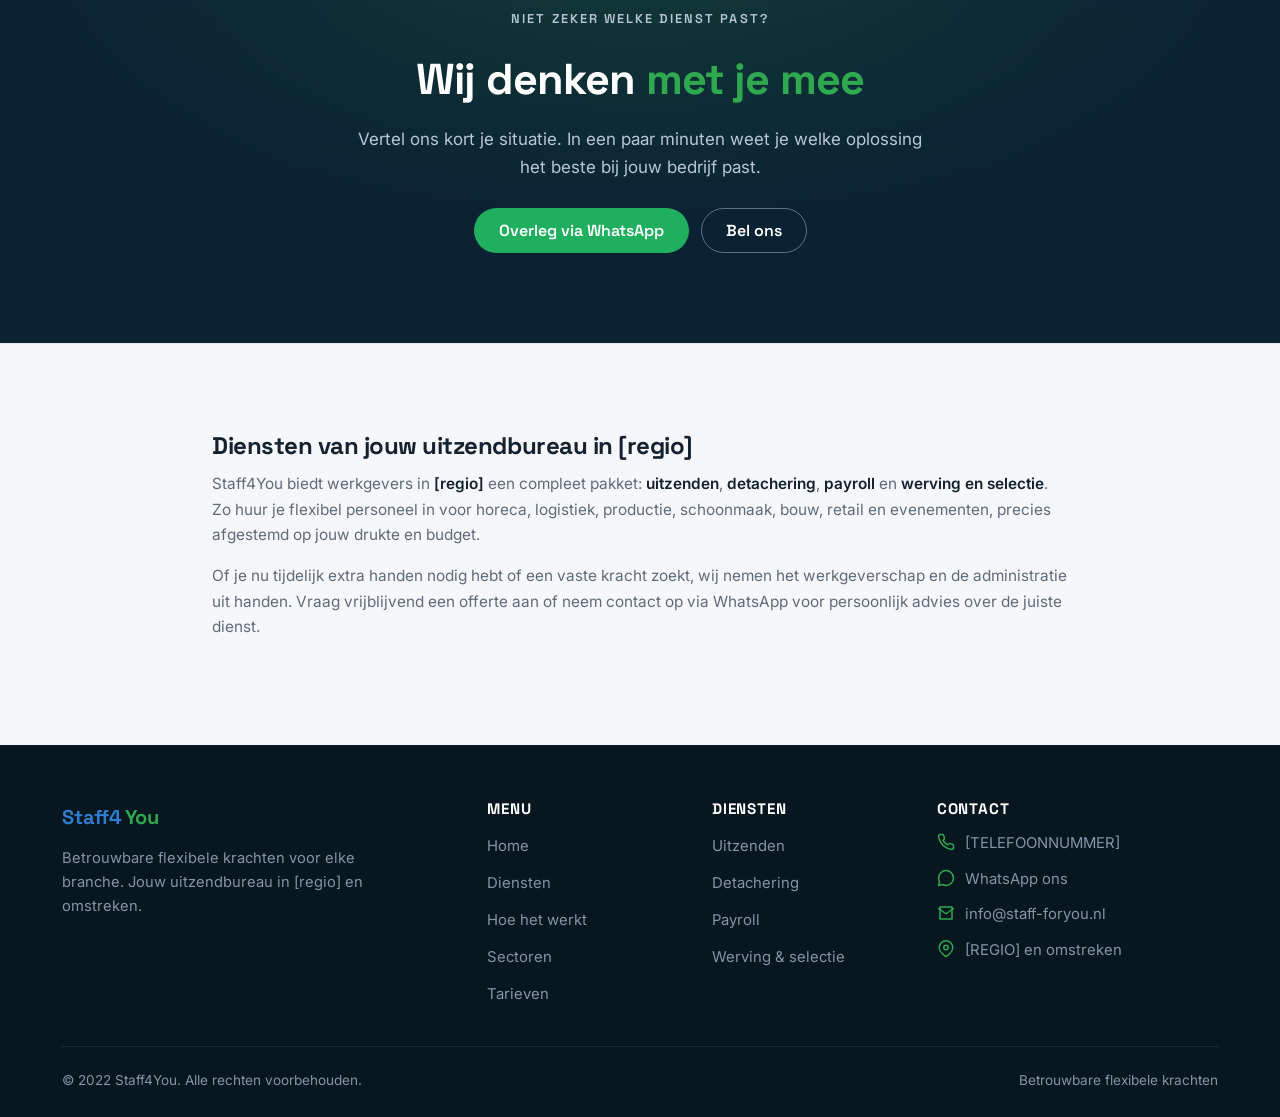
==== commit 3c440063: "Footer-jaartal vast op 2022 (auto-jaar uit JS verwijderd) Co-Authored-By: Claude Opus 4.8 <noreply@a" ====
--- a/diensten.html
+++ b/diensten.html
@@ -174,7 +174,7 @@
       </div>
     </div>
     <div class="footer-bottom">
-      <span>&copy; <span id="year">2026</span> Staff4You. Alle rechten voorbehouden.</span>
+      <span>&copy; <span id="year">2022</span> Staff4You. Alle rechten voorbehouden.</span>
       <span>Betrouwbare flexibele krachten</span>
     </div>
   </div>
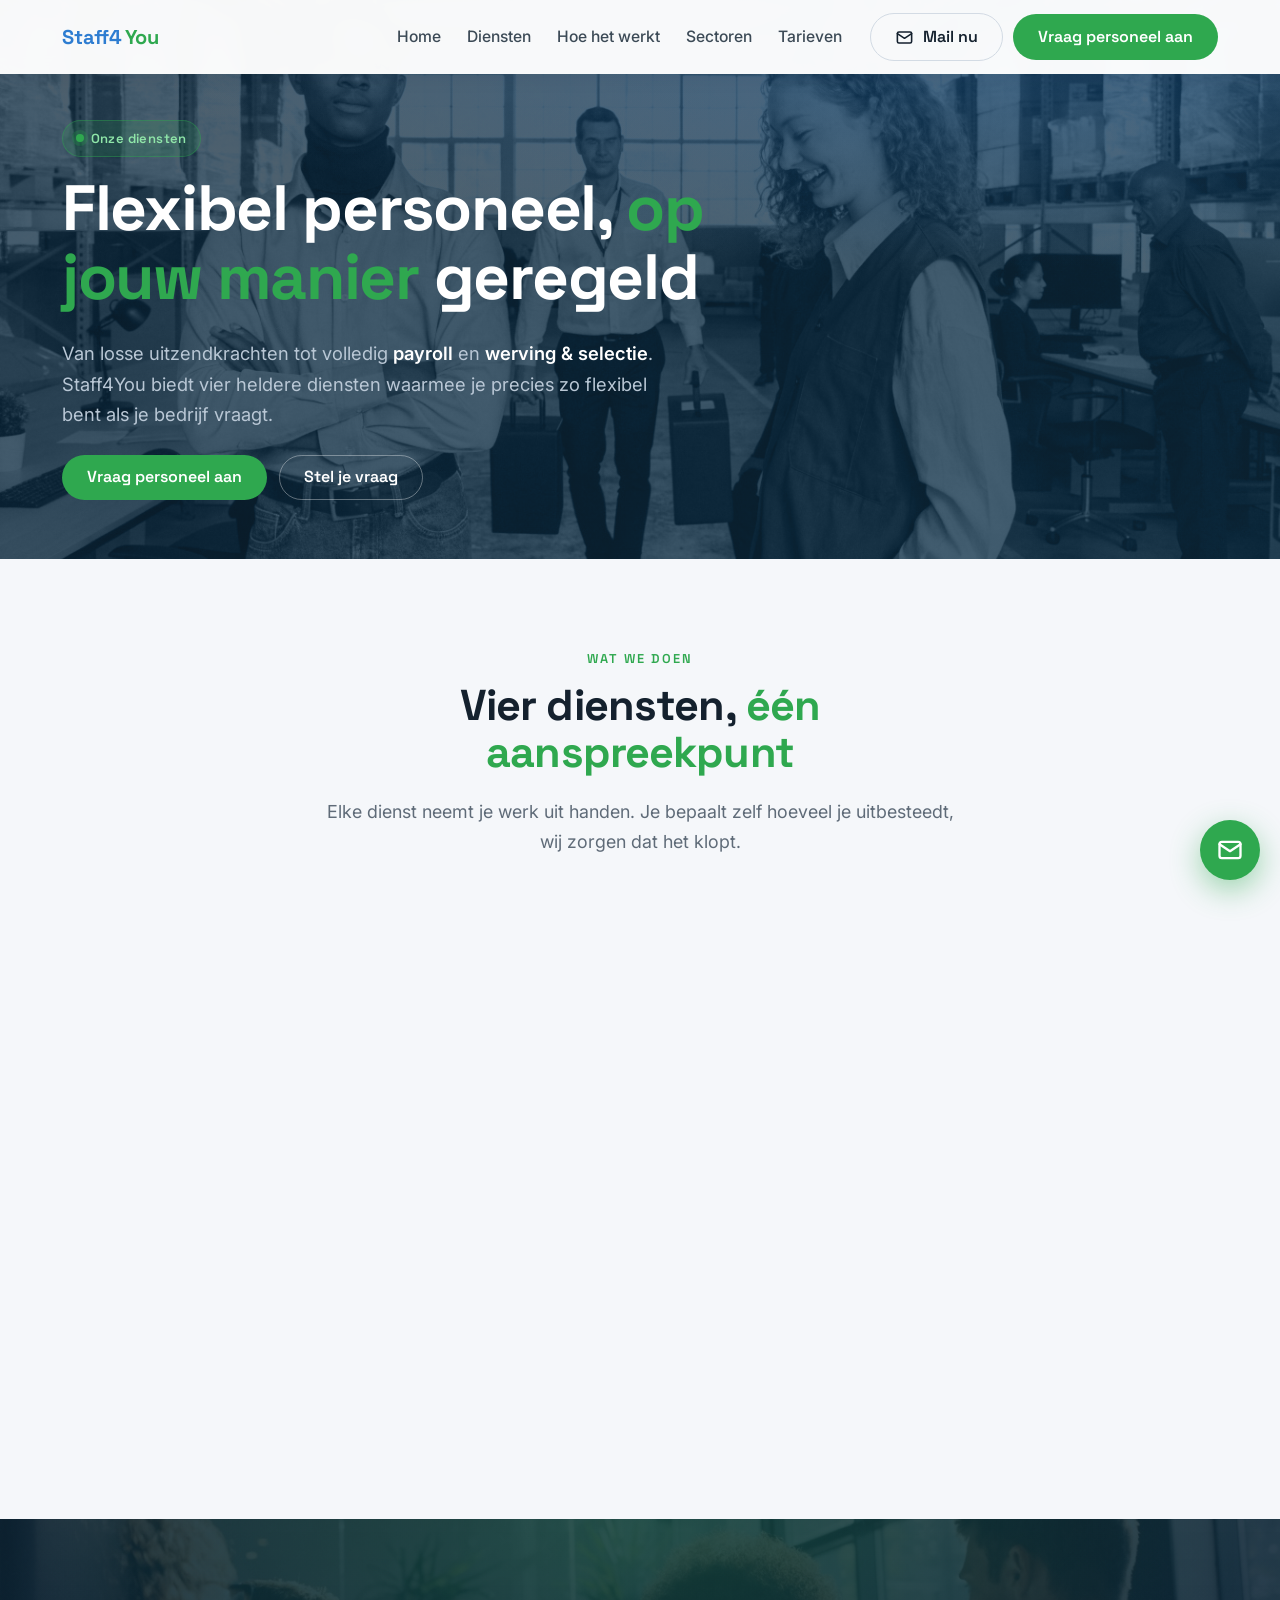
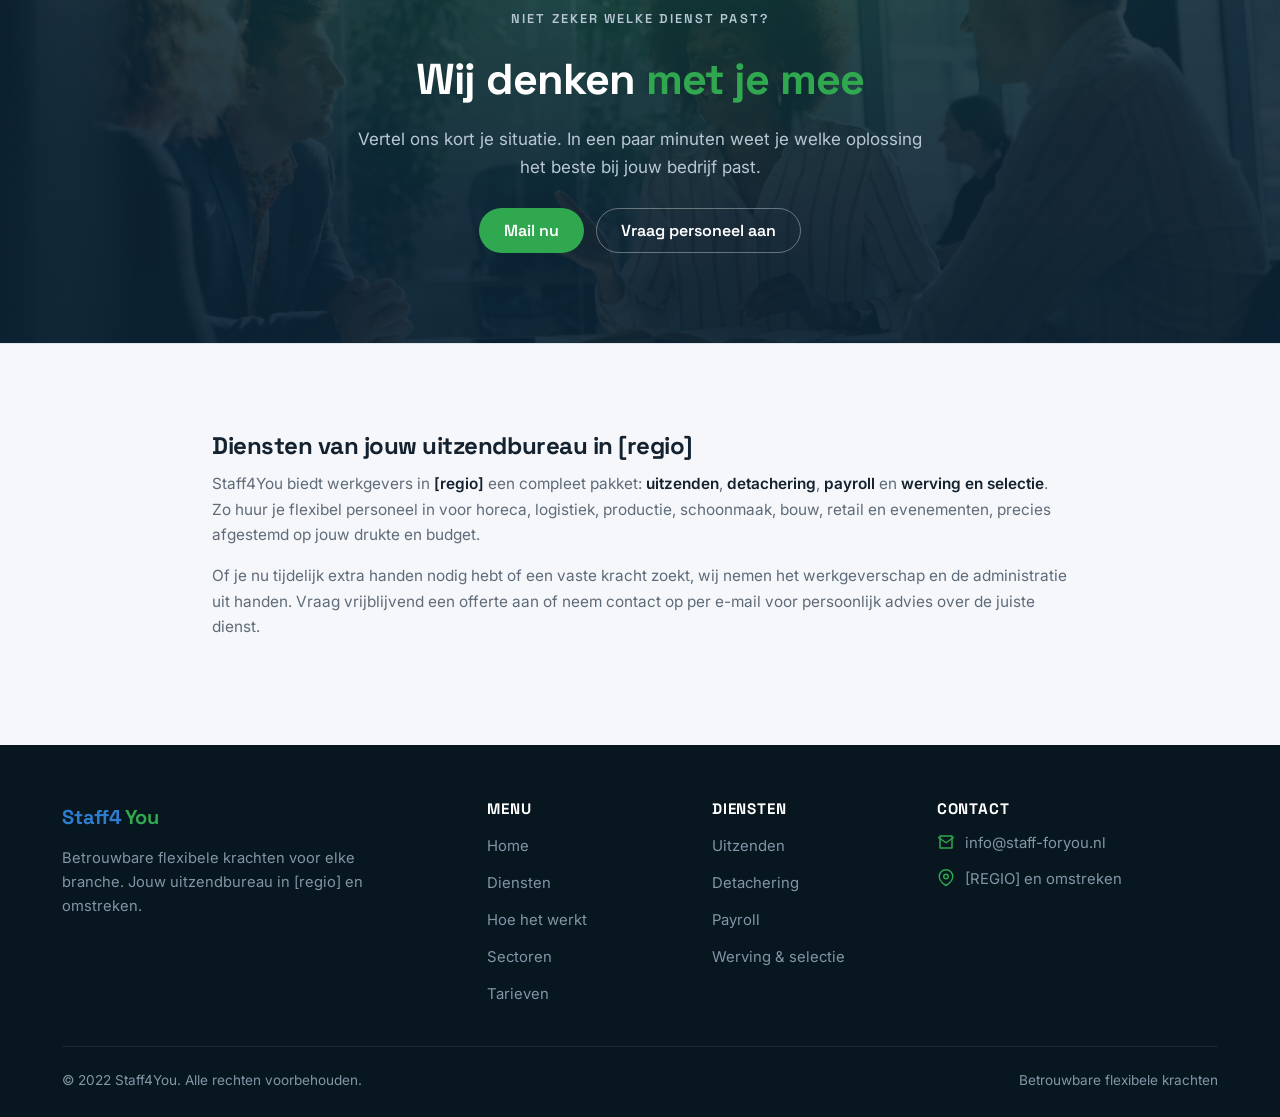
==== commit 971f7353: "Staff4You upgrade: mail-only, premium werkwijze met gloeilijn, offerte-CTA, foto's - Alle WhatsApp/t" ====
--- a/diensten.html
+++ b/diensten.html
@@ -31,7 +31,7 @@
       <a href="index.html#tarieven">Tarieven</a>
     </nav>
     <div class="header-cta">
-      <a class="btn btn-ghost-light" data-tel href="#"><svg viewBox="0 0 24 24" fill="none" stroke="currentColor" stroke-width="2" stroke-linecap="round" stroke-linejoin="round"><path d="M22 16.92v3a2 2 0 0 1-2.18 2 19.79 19.79 0 0 1-8.63-3.07 19.5 19.5 0 0 1-6-6 19.79 19.79 0 0 1-3.07-8.67A2 2 0 0 1 4.11 2h3a2 2 0 0 1 2 1.72c.13.9.36 1.79.7 2.63a2 2 0 0 1-.45 2.11L8.09 9.91a16 16 0 0 0 6 6l1.45-1.27a2 2 0 0 1 2.11-.45c.84.34 1.73.57 2.63.7A2 2 0 0 1 22 16.92z"/></svg>Bel nu</a>
+      <a class="btn btn-ghost-light" data-mail data-subject="Vraag aan Staff4You" href="#"><svg viewBox="0 0 24 24" fill="none" stroke="currentColor" stroke-width="2" stroke-linecap="round" stroke-linejoin="round"><rect x="3" y="5" width="18" height="14" rx="2"/><path d="M3 7l9 6 9-6"/></svg>Mail nu</a>
       <a class="btn btn-accent" href="index.html#aanvraag">Vraag personeel aan</a>
     </div>
     <button class="hamburger" id="menuOpen" aria-label="Menu openen"><span></span><span></span><span></span></button>
@@ -50,7 +50,7 @@
   <a href="index.html#tarieven">Tarieven</a>
   <div class="mm-cta">
     <a class="btn btn-accent" href="index.html#aanvraag">Vraag personeel aan</a>
-    <a class="btn btn-ghost-light" data-tel href="#">Bel nu</a>
+    <a class="btn btn-ghost-light" data-mail data-subject="Vraag aan Staff4You" href="#">Mail nu</a>
   </div>
 </div>
 
@@ -64,7 +64,7 @@
       <p class="hero-sub">Van losse uitzendkrachten tot volledig <strong>payroll</strong> en <strong>werving &amp; selectie</strong>. Staff4You biedt vier heldere diensten waarmee je precies zo flexibel bent als je bedrijf vraagt.</p>
       <div class="hero-actions">
         <a class="btn btn-accent" href="index.html#aanvraag">Vraag personeel aan</a>
-        <a class="btn btn-ghost-light" data-wa="Hoi Staff4You, ik heb een vraag over jullie diensten." href="#">Stel je vraag</a>
+        <a class="btn btn-ghost-light" data-mail data-subject="Vraag over diensten - Staff4You" href="#">Stel je vraag</a>
       </div>
     </div>
   </div>
@@ -124,8 +124,8 @@
     <h2>Wij denken <span class="accent">met je mee</span></h2>
     <p>Vertel ons kort je situatie. In een paar minuten weet je welke oplossing het beste bij jouw bedrijf past.</p>
     <div class="cta-actions">
-      <a class="btn btn-wa" data-wa="Hoi Staff4You, kunnen jullie meedenken over de juiste dienst?" href="#">Overleg via WhatsApp</a>
-      <a class="btn btn-ghost-light" data-tel href="#">Bel ons</a>
+      <a class="btn btn-accent" data-mail data-subject="Advies over diensten - Staff4You" href="#">Mail nu</a>
+      <a class="btn btn-ghost-light" href="index.html#aanvraag">Vraag personeel aan</a>
     </div>
   </div>
 </section>
@@ -135,7 +135,7 @@
   <div class="wrap">
     <h2>Diensten van jouw uitzendbureau in [regio]</h2>
     <p>Staff4You biedt werkgevers in <strong>[regio]</strong> een compleet pakket: <strong>uitzenden</strong>, <strong>detachering</strong>, <strong>payroll</strong> en <strong>werving en selectie</strong>. Zo huur je flexibel personeel in voor horeca, logistiek, productie, schoonmaak, bouw, retail en evenementen, precies afgestemd op jouw drukte en budget.</p>
-    <p>Of je nu tijdelijk extra handen nodig hebt of een vaste kracht zoekt, wij nemen het werkgeverschap en de administratie uit handen. Vraag vrijblijvend een offerte aan of neem contact op via WhatsApp voor persoonlijk advies over de juiste dienst.</p>
+    <p>Of je nu tijdelijk extra handen nodig hebt of een vaste kracht zoekt, wij nemen het werkgeverschap en de administratie uit handen. Vraag vrijblijvend een offerte aan of neem contact op per e-mail voor persoonlijk advies over de juiste dienst.</p>
   </div>
 </section>
 
@@ -167,8 +167,6 @@
       </div>
       <div>
         <h4>Contact</h4>
-        <div class="contact-line"><svg viewBox="0 0 24 24" fill="none" stroke="currentColor" stroke-width="2" stroke-linecap="round" stroke-linejoin="round"><path d="M22 16.92v3a2 2 0 0 1-2.18 2 19.79 19.79 0 0 1-8.63-3.07 19.5 19.5 0 0 1-6-6 19.79 19.79 0 0 1-3.07-8.67A2 2 0 0 1 4.11 2h3a2 2 0 0 1 2 1.72c.13.9.36 1.79.7 2.63a2 2 0 0 1-.45 2.11L8.09 9.91a16 16 0 0 0 6 6l1.45-1.27a2 2 0 0 1 2.11-.45c.84.34 1.73.57 2.63.7A2 2 0 0 1 22 16.92z"/></svg><a data-tel href="#">[TELEFOONNUMMER]</a></div>
-        <div class="contact-line"><svg viewBox="0 0 24 24" fill="none" stroke="currentColor" stroke-width="2" stroke-linecap="round" stroke-linejoin="round"><path d="M12.04 2C6.58 2 2.13 6.45 2.13 11.91c0 1.75.46 3.45 1.32 4.95L2 22l5.25-1.38a9.9 9.9 0 0 0 4.79 1.22c5.46 0 9.91-4.45 9.91-9.91 0-2.65-1.03-5.14-2.9-7.01A9.82 9.82 0 0 0 12.04 2z"/></svg><a data-wa="Hoi Staff4You, ik heb een vraag." href="#">WhatsApp ons</a></div>
         <div class="contact-line"><svg viewBox="0 0 24 24" fill="none" stroke="currentColor" stroke-width="2" stroke-linecap="round" stroke-linejoin="round"><path d="M4 4h16v16H4z"/><path d="M22 6l-10 7L2 6"/></svg><a data-mail href="#">info@staff-foryou.nl</a></div>
         <div class="contact-line"><svg viewBox="0 0 24 24" fill="none" stroke="currentColor" stroke-width="2" stroke-linecap="round" stroke-linejoin="round"><path d="M21 10c0 7-9 12-9 12s-9-5-9-12a9 9 0 0 1 18 0z"/><circle cx="12" cy="10" r="3"/></svg><span>[REGIO] en omstreken</span></div>
       </div>
@@ -180,8 +178,8 @@
   </div>
 </footer>
 
-<a class="wa-float" data-wa="Hoi Staff4You, ik heb een vraag." href="#" aria-label="WhatsApp Staff4You">
-  <svg viewBox="0 0 24 24" fill="currentColor"><path d="M12.04 2C6.58 2 2.13 6.45 2.13 11.91c0 1.75.46 3.45 1.32 4.95L2 22l5.25-1.38a9.9 9.9 0 0 0 4.79 1.22h.01c5.46 0 9.91-4.45 9.91-9.91 0-2.65-1.03-5.14-2.9-7.01A9.82 9.82 0 0 0 12.04 2zm4.52 11.98c-.25-.12-1.47-.72-1.69-.81-.23-.08-.39-.12-.56.12-.16.25-.64.81-.79.97-.14.17-.29.19-.54.06-.25-.12-1.05-.39-2-1.23-.74-.66-1.24-1.47-1.38-1.72-.14-.25-.02-.38.11-.51.11-.11.25-.29.37-.43.13-.14.17-.25.25-.41.08-.17.04-.31-.02-.43-.06-.12-.56-1.35-.77-1.85-.2-.48-.41-.42-.56-.43-.14-.01-.31-.01-.48-.01-.17 0-.43.06-.66.31-.23.25-.86.85-.86 2.07 0 1.22.89 2.4 1.01 2.56.12.17 1.75 2.67 4.23 3.74.59.26 1.05.41 1.41.52.59.19 1.13.16 1.56.1.48-.07 1.47-.6 1.68-1.18.21-.58.21-1.07.14-1.18-.06-.11-.22-.17-.47-.29z"/></svg>
+<a class="mail-float" data-mail data-subject="Vraag aan Staff4You" href="#" aria-label="Mail Staff4You">
+  <svg viewBox="0 0 24 24" fill="none" stroke="currentColor" stroke-width="2" stroke-linecap="round" stroke-linejoin="round"><rect x="3" y="5" width="18" height="14" rx="2"/><path d="M3 7l9 6 9-6"/></svg>
 </a>
 
 <script src="js/main.js"></script>
--- a/css/styles.css
+++ b/css/styles.css
@@ -10,8 +10,6 @@
   --accent:#2FA84F;      /* logo groen */
   --accent-d:#25863f;
   --accent-2:#2E7DD1;    /* logo blauw */
-  --wa:#1FAF5E;          /* WhatsApp groen */
-  --wa-d:#178f4c;
   --cream:#F5F7FA;
   --white:#ffffff;
   --ink:#14212E;         /* koppen op licht */
@@ -72,8 +70,6 @@
 .btn svg{width:19px;height:19px;flex:none}
 .btn-accent{background:var(--accent);color:#fff}
 .btn-accent:hover{background:var(--accent-d);transform:translateY(-2px)}
-.btn-wa{background:var(--wa);color:#fff}
-.btn-wa:hover{background:var(--wa-d);transform:translateY(-2px)}
 .btn-dark{background:var(--dark);color:#fff}
 .btn-dark:hover{background:var(--dark-2);transform:translateY(-2px)}
 .btn-ghost{background:transparent;color:var(--ink);border-color:var(--line-2)}
@@ -212,16 +208,18 @@
 .mini-card h3{display:flex;align-items:center;gap:10px}
 .mini-card h3 svg{width:24px;height:24px;color:var(--accent)}
 
-/* ---- Hoe het werkt (stappen + lijn) ---------------------------------- */
-.steps{position:relative;display:grid;gap:20px}
-.step{background:#fff;border:1px solid var(--line);border-radius:var(--radius);padding:26px 22px;position:relative;box-shadow:var(--shadow);opacity:.55;transition:.5s ease}
-.step.lit{opacity:1}
-.step-n{font-family:var(--f-head);font-weight:700;font-size:1rem;width:44px;height:44px;border-radius:50%;background:var(--dark);color:#fff;display:flex;align-items:center;justify-content:center;margin-bottom:15px;transition:.4s}
-.step.lit .step-n{background:var(--accent);box-shadow:0 0 0 6px rgba(47,168,79,.18)}
-.step h3{margin-bottom:.35em}
-.step p{font-size:.95rem;color:var(--muted);margin:0}
-.steps-line{position:absolute;background:var(--line);z-index:0}
-.steps-line::after{content:"";position:absolute;inset:0;background:var(--accent);box-shadow:0 0 14px rgba(47,168,79,.6);transition:.7s ease}
+/* ---- Hoe het werkt (premium, gloeiende verbindingslijn) --------------- */
+.steps-wrap{position:relative}
+.steps{display:grid;grid-template-columns:1fr 1fr;gap:14px}
+.steps .step:last-child:nth-child(odd){grid-column:1/-1}
+.step{position:relative;padding:26px 20px 22px;border-radius:var(--radius);background:rgba(255,255,255,.04);border:1px solid rgba(255,255,255,.09);opacity:.45;transition:.6s ease}
+.step.lit{opacity:1;background:rgba(47,168,79,.08);border-color:rgba(47,168,79,.35)}
+.step-n{font-family:var(--f-head);font-weight:700;font-size:2.6rem;line-height:1;color:rgba(47,168,79,.35);letter-spacing:-.03em;margin-bottom:.15em;transition:.4s}
+.step.lit .step-n{color:var(--accent)}
+.step h3{margin-bottom:.35em;font-size:1.15rem;color:#fff}
+.step p{font-size:.92rem;color:#a9bacb;margin:0}
+.step-node{display:none}
+.steps-line{display:none}
 
 /* ---- Vergelijking ----------------------------------------------------- */
 .compare-card{background:#fff;border:1px solid var(--line);border-radius:var(--radius);padding:26px 22px;height:100%;box-shadow:var(--shadow)}
@@ -294,10 +292,10 @@
 .footer .contact-line svg{width:18px;height:18px;color:var(--accent);flex:none;margin-top:2px}
 .footer-bottom{border-top:1px solid rgba(255,255,255,.08);padding-top:22px;display:flex;flex-wrap:wrap;gap:10px;justify-content:space-between;font-size:.85rem}
 
-/* ---- Floating WhatsApp ------------------------------------------------ */
-.wa-float{position:fixed;right:20px;bottom:20px;z-index:90;width:60px;height:60px;border-radius:50%;background:var(--wa);color:#fff;display:flex;align-items:center;justify-content:center;box-shadow:0 10px 30px rgba(31,175,94,.45);transition:.2s;animation:wapop .4s ease .8s both}
-.wa-float:hover{transform:scale(1.08)}
-.wa-float svg{width:32px;height:32px}
+/* ---- Floating mail-knop ----------------------------------------------- */
+.mail-float{position:fixed;right:20px;bottom:20px;z-index:90;width:60px;height:60px;border-radius:50%;background:var(--accent);color:#fff;display:flex;align-items:center;justify-content:center;box-shadow:0 10px 30px rgba(47,168,79,.45);transition:.2s;animation:wapop .4s ease .8s both}
+.mail-float:hover{transform:scale(1.08);background:var(--accent-d)}
+.mail-float svg{width:28px;height:28px}
 @keyframes wapop{from{transform:scale(0);opacity:0}to{transform:scale(1);opacity:1}}
 
 /* ---- Reveal animatie -------------------------------------------------- */
@@ -329,16 +327,16 @@
   .track>*{flex:0 0 300px}
   .split{grid-template-columns:1fr 1fr}
   .split.rev .photo{order:2}
-  .steps{grid-template-columns:repeat(3,1fr);gap:24px}
-  .steps-line{top:22px;left:16%;right:16%;height:3px}
-  .steps-line::after{width:0;height:100%}
-  .steps-line.fill::after{width:100%}
+  .steps-wrap{padding-top:46px}
+  .steps{grid-template-columns:repeat(3,1fr);gap:20px}
+  .steps .step:last-child:nth-child(odd){grid-column:auto}
+  .steps-line{display:block;position:absolute;top:20px;left:16.66%;width:66.68%;height:2px;background:rgba(47,168,79,.2);z-index:1;border-radius:2px}
+  .steps-line-fill{position:absolute;top:0;left:0;width:100%;height:100%;background:var(--accent);box-shadow:0 0 16px rgba(47,168,79,.85);border-radius:2px;transform:scaleX(0);transform-origin:left center;transition:transform .9s cubic-bezier(.4,0,.2,1)}
+  .step-node{display:block;position:absolute;top:-32px;left:50%;transform:translateX(-50%);width:14px;height:14px;border-radius:50%;background:var(--dark-2);border:2px solid rgba(47,168,79,.45);z-index:2;transition:.4s}
+  .step.lit .step-node{background:var(--accent);border-color:var(--accent);box-shadow:0 0 14px rgba(47,168,79,.95)}
   .swipe-hint{display:none}
 }
 @media(max-width:899px){
-  /* mobiel: stappen netjes onder elkaar (geen 1-per-swipe) */
-  .steps{grid-template-columns:1fr;gap:16px}
-  .steps-line{display:none}
   /* mobiel: vergelijking netjes onder elkaar */
   .compare-grid .track{flex-direction:column;overflow:visible;margin:0;padding:6px 0}
   .compare-grid .track>*{flex:1 1 auto;width:100%}
